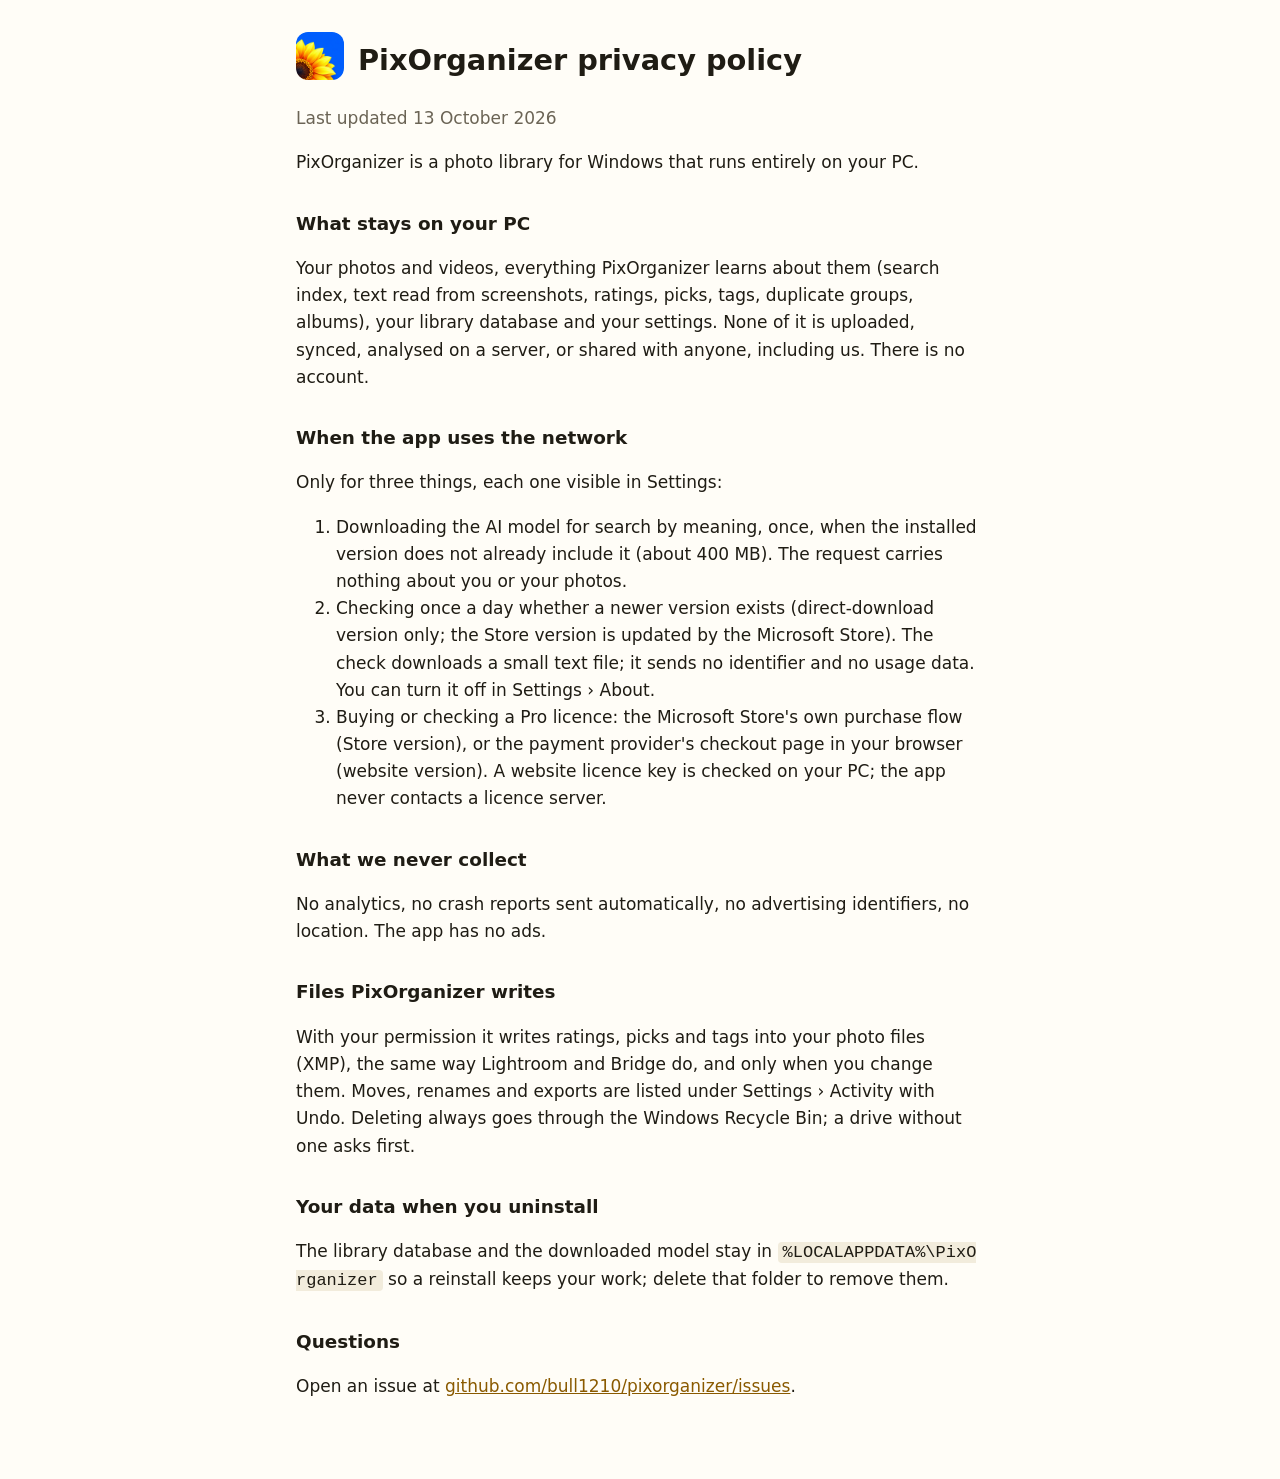
==== privacy/index.html @ e7cf0bdd "PixOrganizer home page and privacy policy Co-Authored-By: Claude Opus 5.5 <noreply@anthropic.com>" ====
<!doctype html>
<html lang="en">
<head>
<meta charset="utf-8">
<meta name="viewport" content="width=device-width, initial-scale=1">
<title>PixOrganizer privacy policy</title>
<link rel="icon" href="../app_icon.png">
<link rel="stylesheet" href="../style.css">
</head>
<body>
<main>
<header><a href="../"><img src="../app_icon.png" alt="" width="48" height="48"></a><h1>PixOrganizer privacy policy</h1></header>
<p class="muted">Last updated 13 October 2026</p>

<p>PixOrganizer is a photo library for Windows that runs entirely on your PC.</p>

<h2>What stays on your PC</h2>
<p>Your photos and videos, everything PixOrganizer learns about them (search index, text read from screenshots, ratings,
picks, tags, duplicate groups, albums), your library database and your settings. None of it is uploaded, synced,
analysed on a server, or shared with anyone, including us. There is no account.</p>

<h2>When the app uses the network</h2>
<p>Only for three things, each one visible in Settings:</p>
<ol>
<li>Downloading the AI model for search by meaning, once, when the installed version does not already include it
(about 400 MB). The request carries nothing about you or your photos.</li>
<li>Checking once a day whether a newer version exists (direct-download version only; the Store version is updated by
the Microsoft Store). The check downloads a small text file; it sends no identifier and no usage data. You can turn it
off in Settings › About.</li>
<li>Buying or checking a Pro licence: the Microsoft Store's own purchase flow (Store version), or the payment
provider's checkout page in your browser (website version). A website licence key is checked on your PC; the app never
contacts a licence server.</li>
</ol>

<h2>What we never collect</h2>
<p>No analytics, no crash reports sent automatically, no advertising identifiers, no location. The app has no ads.</p>

<h2>Files PixOrganizer writes</h2>
<p>With your permission it writes ratings, picks and tags into your photo files (XMP), the same way Lightroom and Bridge
do, and only when you change them. Moves, renames and exports are listed under Settings › Activity with Undo. Deleting
always goes through the Windows Recycle Bin; a drive without one asks first.</p>

<h2>Your data when you uninstall</h2>
<p>The library database and the downloaded model stay in <code>%LOCALAPPDATA%\PixOrganizer</code> so a reinstall keeps
your work; delete that folder to remove them.</p>

<h2>Questions</h2>
<p>Open an issue at <a href="https://github.com/bull1210/pixorganizer/issues">github.com/bull1210/pixorganizer/issues</a>.</p>
</main>
</body>
</html>
---- style.css ----
:root { --bg: #fffdf7; --fg: #1f1c14; --muted: #6b6455; --link: #8a5a00; --code: #f2ecdc; }
@media (prefers-color-scheme: dark) { :root { --bg: #17150f; --fg: #ece6d6; --muted: #a59d8a; --link: #f2b84b; --code: #2a261c; } }
* { box-sizing: border-box; }
body { margin: 0; background: var(--bg); color: var(--fg); font: 17px/1.6 "Segoe UI", system-ui, sans-serif; }
main { max-width: 720px; margin: 0 auto; padding: 32px 16px 64px; }
header { display: flex; align-items: center; gap: 14px; }
header img { border-radius: 12px; }
h1 { font-size: 1.8rem; margin: 0; }
h2 { font-size: 1.15rem; margin-top: 2rem; }
.lead { font-size: 1.2rem; }
.muted { color: var(--muted); }
a { color: var(--link); }
code { background: var(--code); padding: 1px 5px; border-radius: 4px; word-break: break-all; }
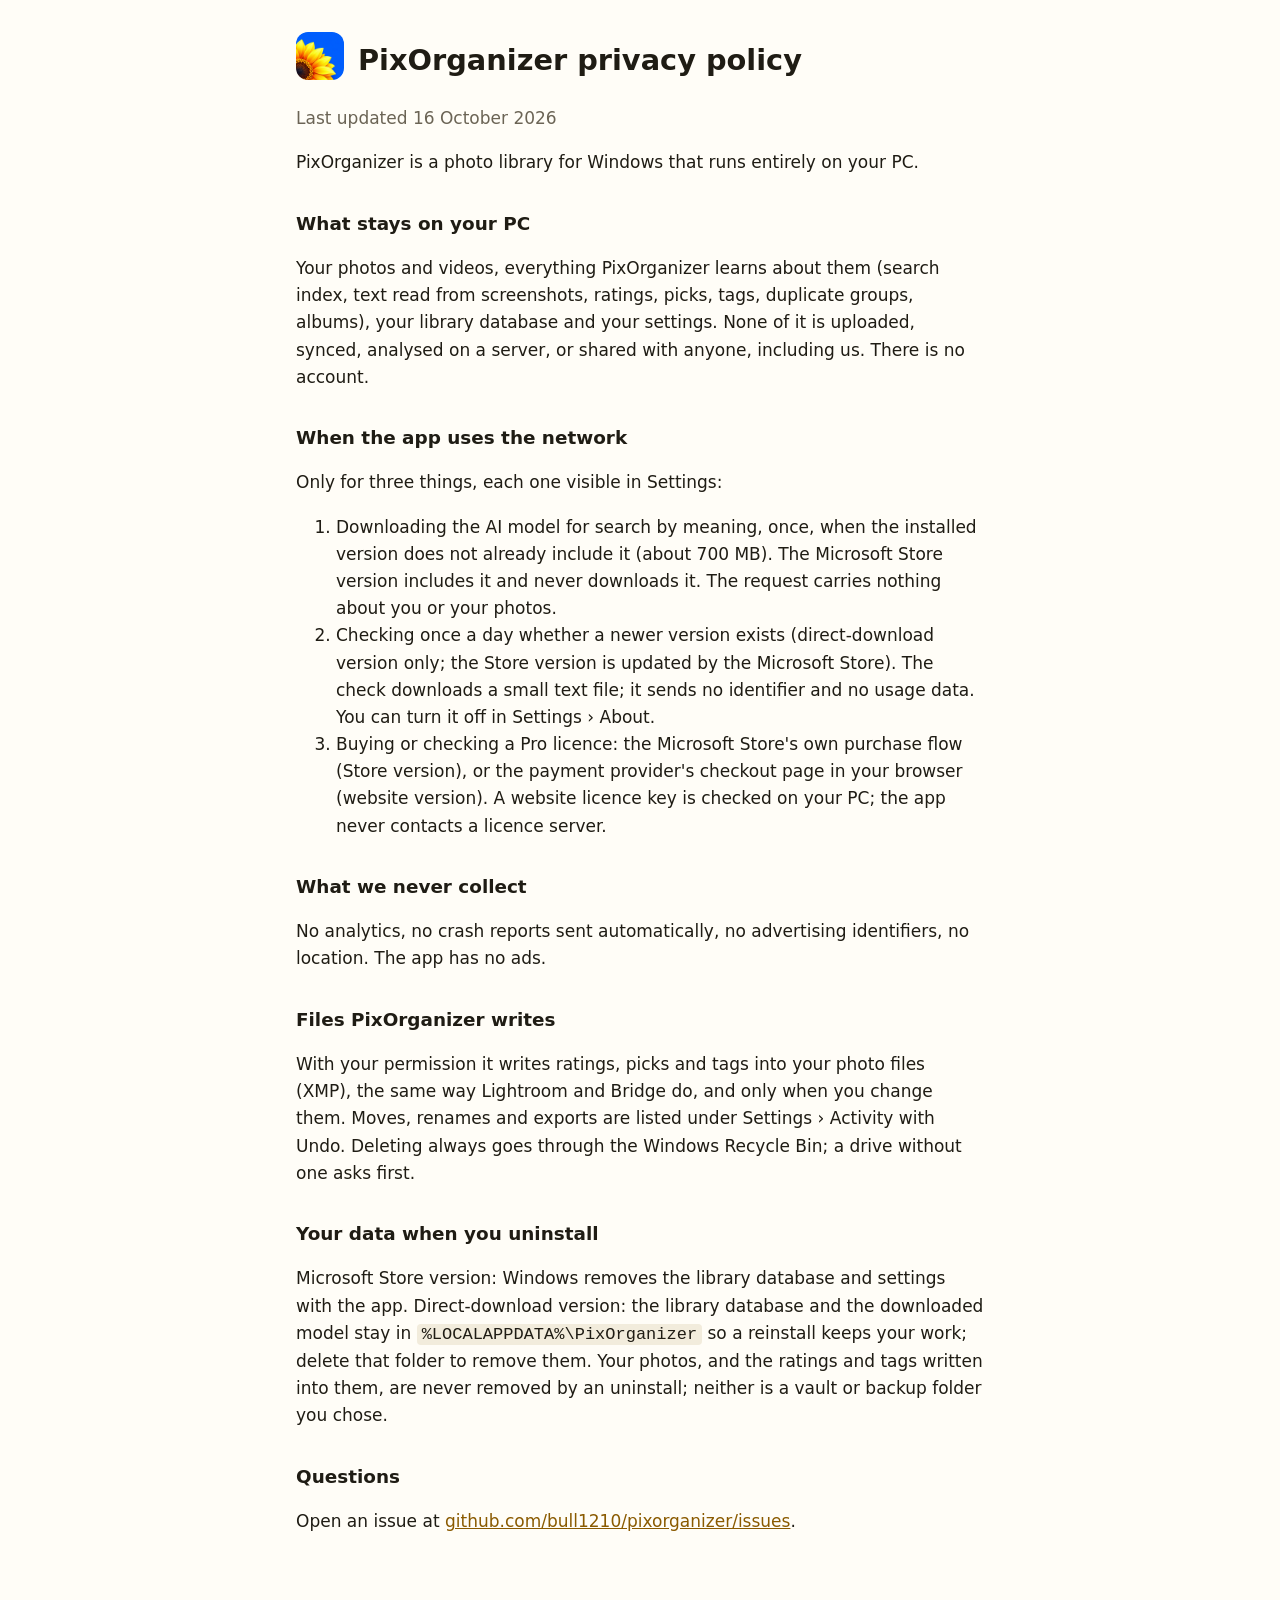
==== commit afb4ce5b: "Privacy policy: the Store version includes the AI model; what an uninstall removes" ====
--- a/privacy/index.html
+++ b/privacy/index.html
@@ -10,7 +10,7 @@
 <body>
 <main>
 <header><a href="../"><img src="../app_icon.png" alt="" width="48" height="48"></a><h1>PixOrganizer privacy policy</h1></header>
-<p class="muted">Last updated 13 October 2026</p>
+<p class="muted">Last updated 16 October 2026</p>
 
 <p>PixOrganizer is a photo library for Windows that runs entirely on your PC.</p>
 
@@ -23,7 +23,8 @@
 <p>Only for three things, each one visible in Settings:</p>
 <ol>
 <li>Downloading the AI model for search by meaning, once, when the installed version does not already include it
-(about 400 MB). The request carries nothing about you or your photos.</li>
+(about 700 MB). The Microsoft Store version includes it and never downloads it. The request carries nothing about you
+or your photos.</li>
 <li>Checking once a day whether a newer version exists (direct-download version only; the Store version is updated by
 the Microsoft Store). The check downloads a small text file; it sends no identifier and no usage data. You can turn it
 off in Settings › About.</li>
@@ -41,8 +42,10 @@
 always goes through the Windows Recycle Bin; a drive without one asks first.</p>
 
 <h2>Your data when you uninstall</h2>
-<p>The library database and the downloaded model stay in <code>%LOCALAPPDATA%\PixOrganizer</code> so a reinstall keeps
-your work; delete that folder to remove them.</p>
+<p>Microsoft Store version: Windows removes the library database and settings with the app. Direct-download version:
+the library database and the downloaded model stay in <code>%LOCALAPPDATA%\PixOrganizer</code> so a reinstall keeps
+your work; delete that folder to remove them. Your photos, and the ratings and tags written into them, are never removed
+by an uninstall; neither is a vault or backup folder you chose.</p>
 
 <h2>Questions</h2>
 <p>Open an issue at <a href="https://github.com/bull1210/pixorganizer/issues">github.com/bull1210/pixorganizer/issues</a>.</p>
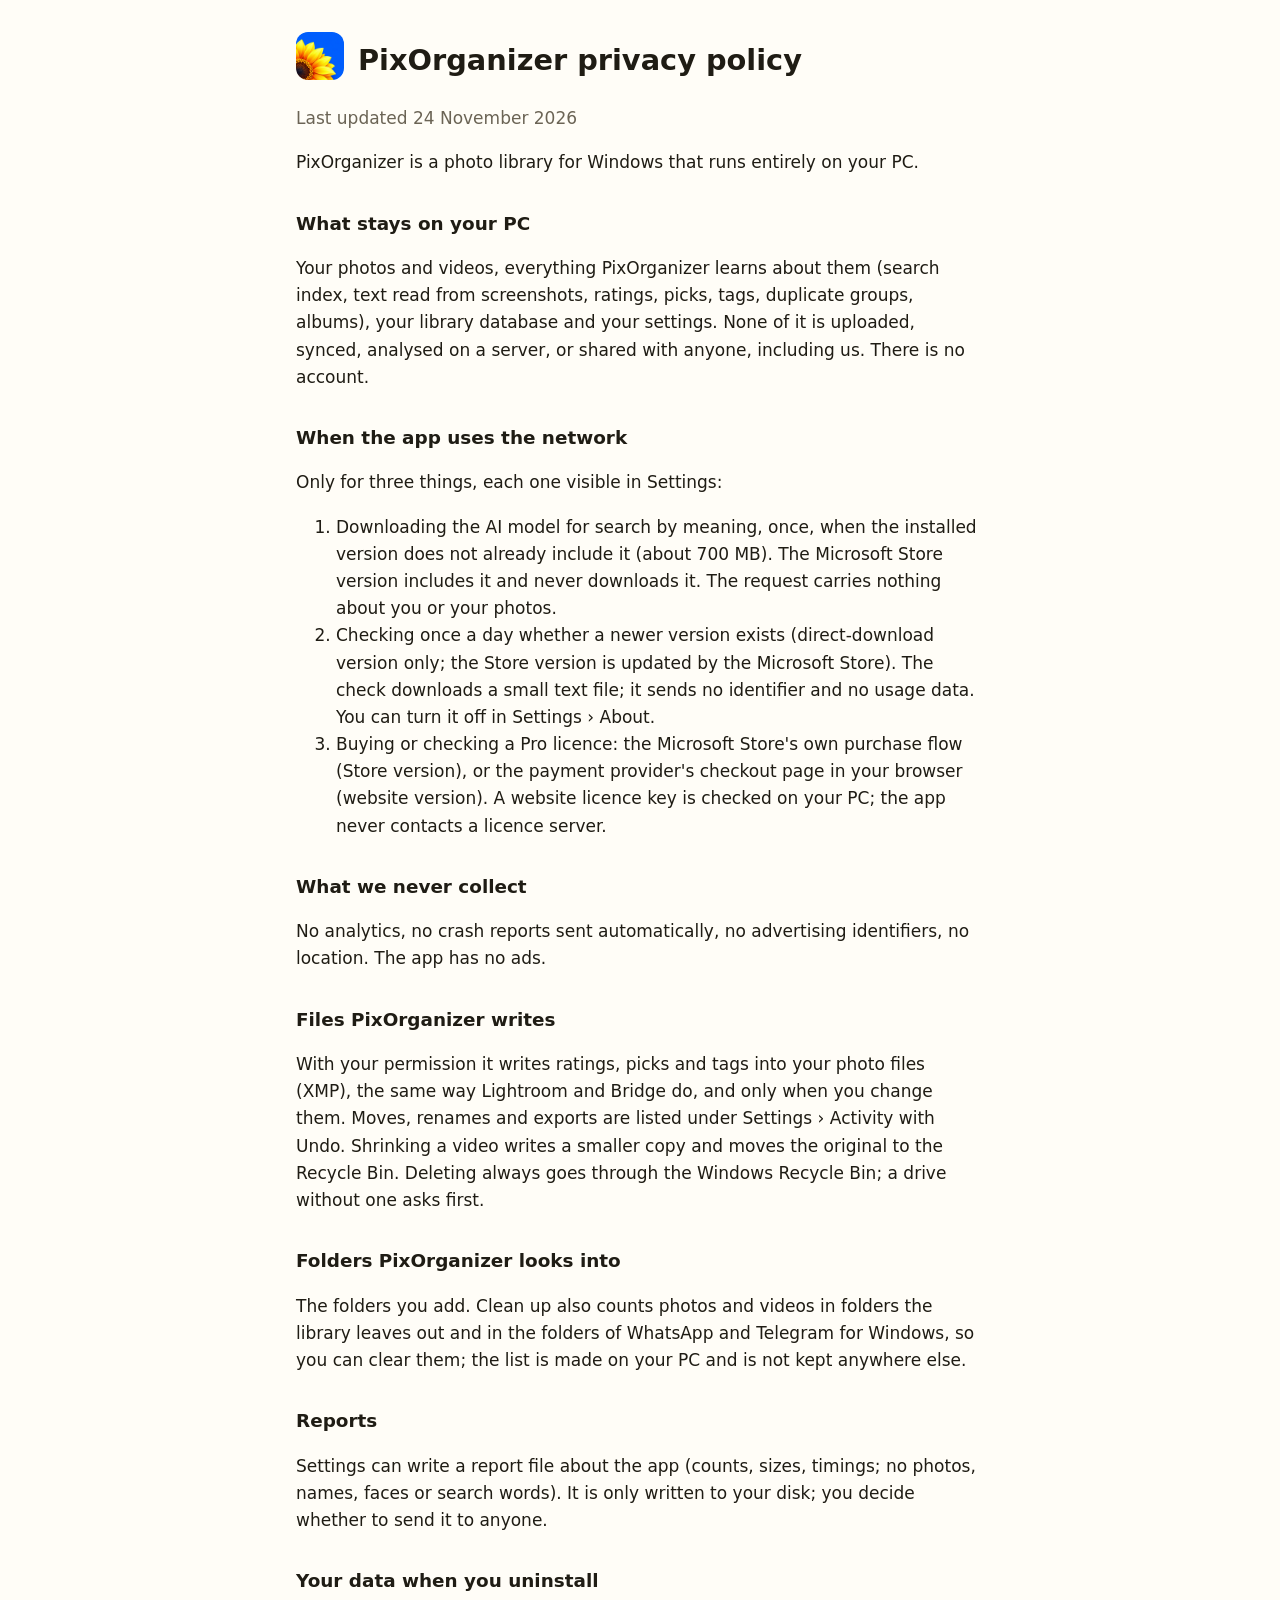
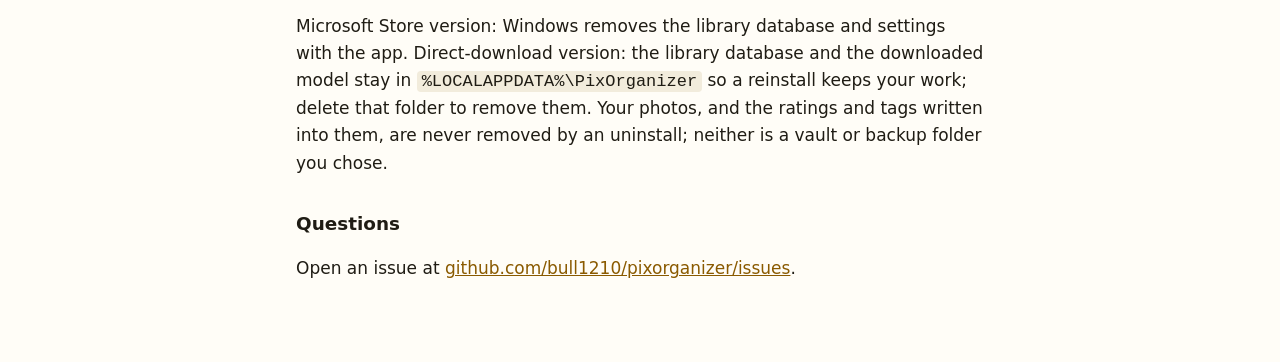
==== commit fe80dccc: "Privacy policy: shrinking videos, the folders Clean up looks into, the report file Co-Authored-By: C" ====
--- a/privacy/index.html
+++ b/privacy/index.html
@@ -10,7 +10,7 @@
 <body>
 <main>
 <header><a href="../"><img src="../app_icon.png" alt="" width="48" height="48"></a><h1>PixOrganizer privacy policy</h1></header>
-<p class="muted">Last updated 16 October 2026</p>
+<p class="muted">Last updated 24 November 2026</p>
 
 <p>PixOrganizer is a photo library for Windows that runs entirely on your PC.</p>
 
@@ -38,8 +38,16 @@
 
 <h2>Files PixOrganizer writes</h2>
 <p>With your permission it writes ratings, picks and tags into your photo files (XMP), the same way Lightroom and Bridge
-do, and only when you change them. Moves, renames and exports are listed under Settings › Activity with Undo. Deleting
-always goes through the Windows Recycle Bin; a drive without one asks first.</p>
+do, and only when you change them. Moves, renames and exports are listed under Settings › Activity with Undo. Shrinking a
+video writes a smaller copy and moves the original to the Recycle Bin. Deleting always goes through the Windows Recycle Bin; a drive without one asks first.</p>
+
+<h2>Folders PixOrganizer looks into</h2>
+<p>The folders you add. Clean up also counts photos and videos in folders the library leaves out and in the folders of
+WhatsApp and Telegram for Windows, so you can clear them; the list is made on your PC and is not kept anywhere else.</p>
+
+<h2>Reports</h2>
+<p>Settings can write a report file about the app (counts, sizes, timings; no photos, names, faces or search words). It
+is only written to your disk; you decide whether to send it to anyone.</p>
 
 <h2>Your data when you uninstall</h2>
 <p>Microsoft Store version: Windows removes the library database and settings with the app. Direct-download version:
--- a/style.css
+++ b/style.css
@@ -11,3 +11,19 @@
 .muted { color: var(--muted); }
 a { color: var(--link); }
 code { background: var(--code); padding: 1px 5px; border-radius: 4px; word-break: break-all; }
+
+/* Home page */
+main.home { max-width: 1040px; }
+.hero { margin-top: 1.5rem; }
+.tagline { font-size: clamp(1.6rem, 4vw, 2.4rem); font-weight: 600; line-height: 1.2; margin: 0 0 .6rem; }
+.store { margin: 1.2rem 0; }
+.store img { display: block; height: auto; }
+.demo { display: block; width: 100%; height: auto; border-radius: 12px; background: #111; box-shadow: 0 8px 30px rgba(0,0,0,.25); }
+.points { display: grid; grid-template-columns: repeat(auto-fit, minmax(240px, 1fr)); gap: 8px 28px; margin-top: 1.5rem; }
+.points h2 { margin-bottom: .3rem; }
+.points p { margin-top: 0; }
+.shots { display: grid; gap: 28px; margin-top: 2rem; }
+.shots figure { margin: 0; }
+.shots img { display: block; width: 100%; height: auto; border-radius: 10px; box-shadow: 0 4px 18px rgba(0,0,0,.2); }
+.shots figcaption { color: var(--muted); margin-top: .4rem; }
+footer { margin-top: 2rem; color: var(--muted); }
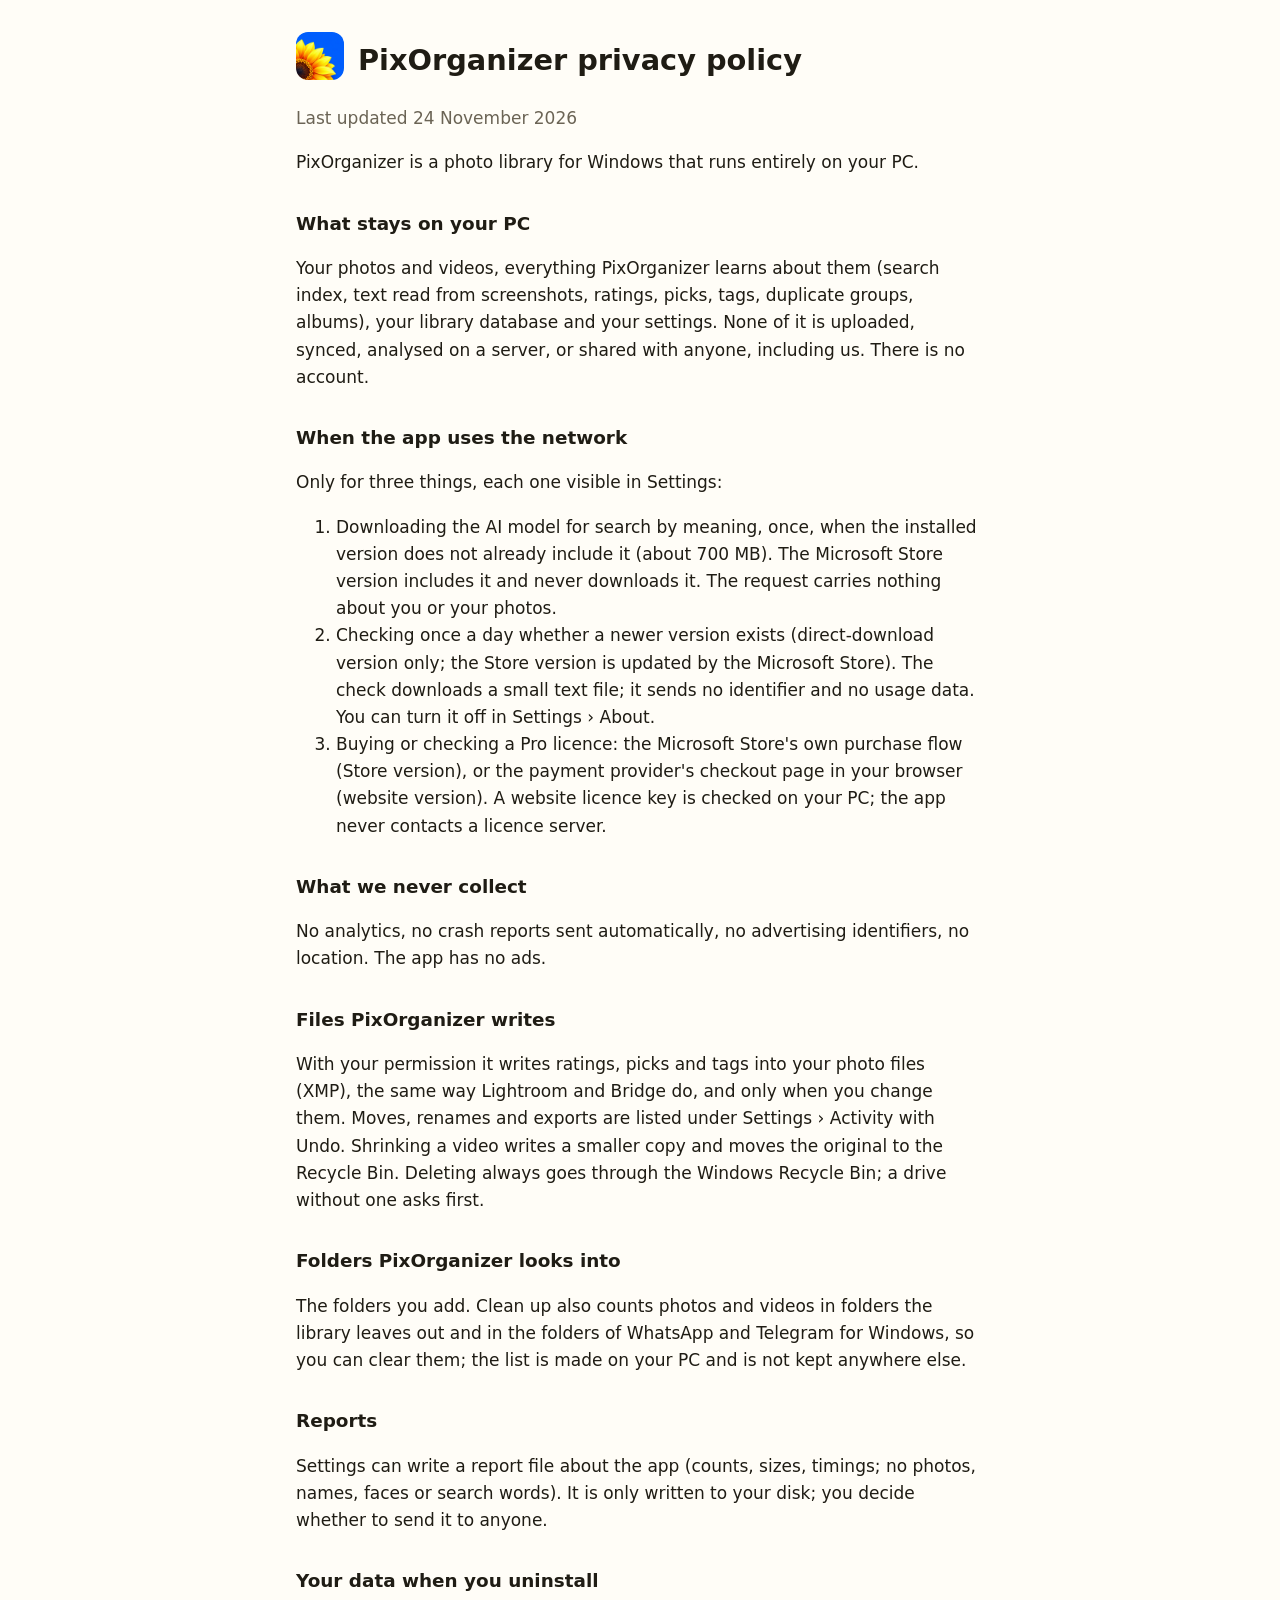
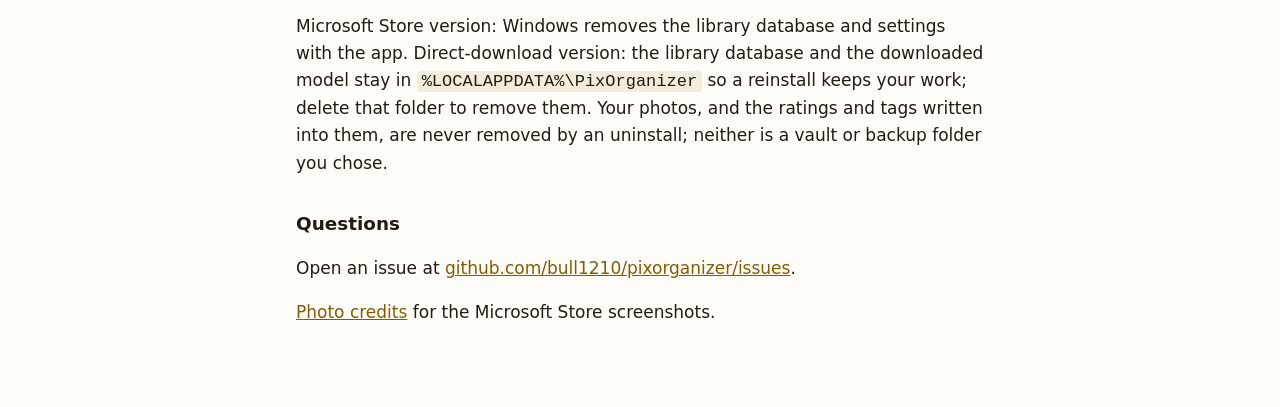
==== commit b007823b: "Photo credits for the Microsoft Store screenshots Co-Authored-By: Claude Opus 5.5 <noreply@anthropic" ====
--- a/privacy/index.html
+++ b/privacy/index.html
@@ -57,6 +57,7 @@
 
 <h2>Questions</h2>
 <p>Open an issue at <a href="https://github.com/bull1210/pixorganizer/issues">github.com/bull1210/pixorganizer/issues</a>.</p>
+<p><a href="../credits/">Photo credits</a> for the Microsoft Store screenshots.</p>
 </main>
 </body>
 </html>
